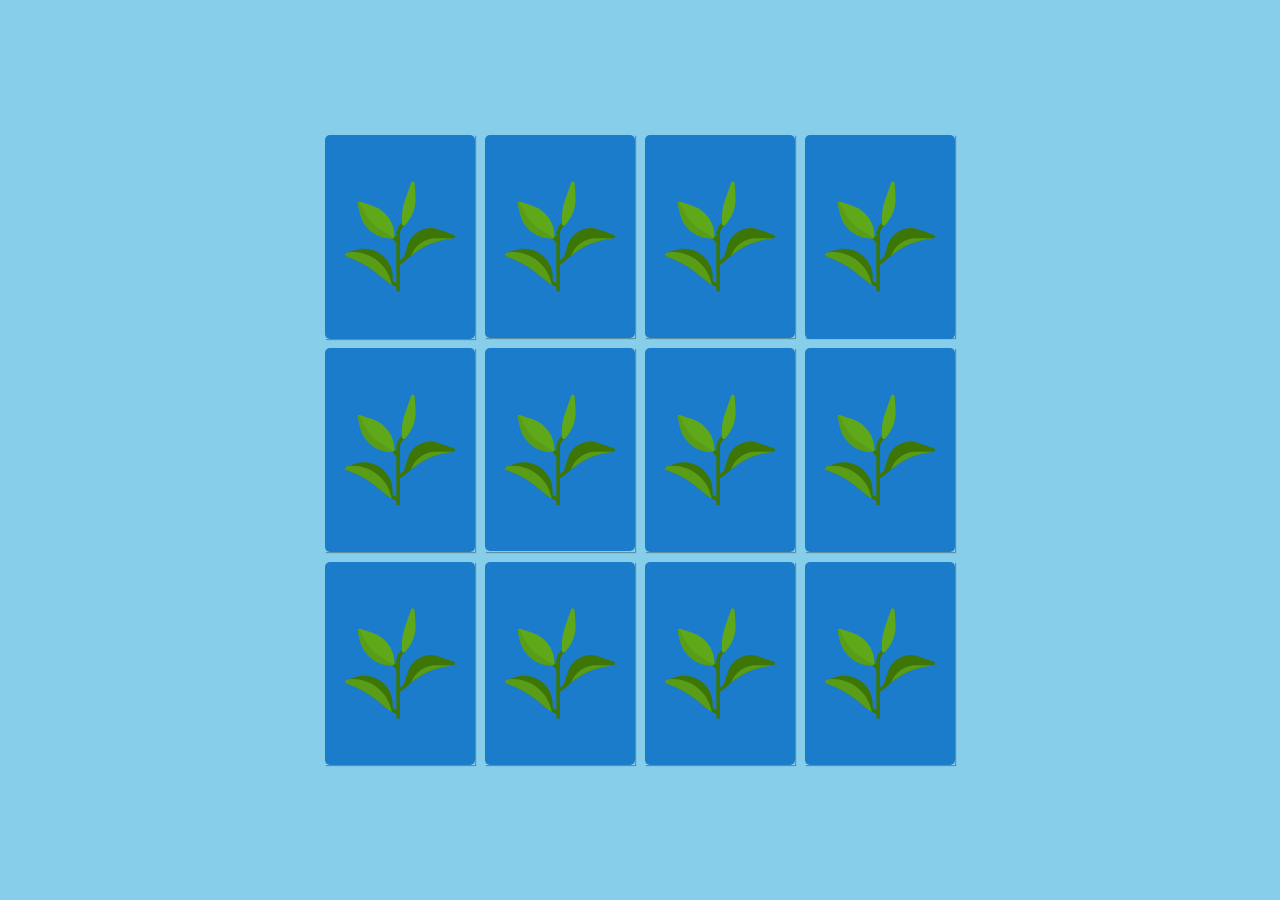
==== memory-game/index.html @ 3b1a43e0 "first upload" ====
<!DOCTYPE html>
<html>


<head>
    <title>Memory Game</title>
    <link rel='stylesheet' href='./styles.css'>
</head>

<body>
    <section class='memory-game'>
        <div class='memory-card' type='cherry-blossom'>
            <img class="front-face" src="./img/cherry-blossom.svg" />
            <img class="back-face" src="./img/green-tea.svg" />
        </div>
        <div class='memory-card blah' type='cherry-blossom'>
            <img class="front-face" src="./img/cherry-blossom.svg" />
            <img class="back-face" src="./img/green-tea.svg" />
        </div>
        <div class='memory-card' type='daisy'>
            <img class="front-face" src="./img/daisy.svg" />
            <img class="back-face" src="./img/green-tea.svg" />
        </div>
        <div class='memory-card' type='daisy'>
            <img class="front-face" src="./img/daisy.svg" />
            <img class="back-face" src="./img/green-tea.svg" />
        </div>
        <div class='memory-card' type='purple-daisy'>
            <img class="front-face" src="./img/purple-daisy.svg" />
            <img class="back-face" src="./img/green-tea.svg" />
        </div>
        <div class='memory-card' type='purple-daisy'>
            <img class="front-face" src="./img/purple-daisy.svg" />
            <img class="back-face" src="./img/green-tea.svg" />
        </div>
        <div class='memory-card' type='purple-sunflower'>
            <img class="front-face" src="./img/purple-sflower.svg" />
            <img class="back-face" src="./img/green-tea.svg" />
        </div>
        <div class='memory-card' type='purple-sunflower'>
            <img class="front-face" src="./img/purple-sflower.svg" />
            <img class="back-face" src="./img/green-tea.svg" />
        </div>
        <div class='memory-card' type='sunflower'>
            <img class="front-face" src="./img/sunflower.svg" />
            <img class="back-face" src="./img/green-tea.svg" />
        </div>
        <div class='memory-card' type='sunflower'>
            <img class="front-face" src="./img/sunflower.svg" />
            <img class="back-face" src="./img/green-tea.svg" />
        </div>
        <div class='memory-card' type='yellow-flower'>
            <img class="front-face" src="./img/yellow-flower.svg" />
            <img class="back-face" src="./img/green-tea.svg" />
        </div>
        <div class='memory-card' type='yellow-flower'>
            <img class="front-face" src="./img/yellow-flower.svg" />
            <img class="back-face" src="./img/green-tea.svg" />
        </div>

    </section>
    <script src='./scripts.js'></script>


</body>

</html>

<!-- <div>Icons made by <a href="https://www.flaticon.com/authors/freepik" title="Freepik">Freepik</a> from <a href="https://www.flaticon.com/" title="Flaticon">www.flaticon.com</a></div> -->
---- memory-game/styles.css ----
* {
    padding: 0;
    margin: 0;
    box-sizing: border-box;
  }
  
  body {
    height: 100vh;
    display: flex;
    background: skyblue;
  }
  
  .memory-game {
    width: 640px;
    height: 640px;
    margin: auto;
    display: flex;
    flex-wrap: wrap;
    perspective: 1000px;
  }
  
  .memory-card {
    width: calc(25% - 10px);
    height: calc(33.333% - 10px);
    margin: 5px;
    position: relative;
    transform: scale(1);
    transform-style: preserve-3d;
    transition: transform .5s;
    box-shadow: 1px 1px 1px rgba(0,0,0,.3);
  }
  
  .memory-card:active {
    transform: scale(0.97);
    transition: transform .2s;
  }
  
  .memory-card.flip {
    transform: rotateY(180deg);
  }
  
  .front-face,
  .back-face {
    width: 100%;
    height: 100%;
    padding: 20px;
    position: absolute;
    border-radius: 5px;
    background: #1C7CCC;
    backface-visibility: hidden;
  }
  
  .front-face {
    transform: rotateY(180deg);
  }
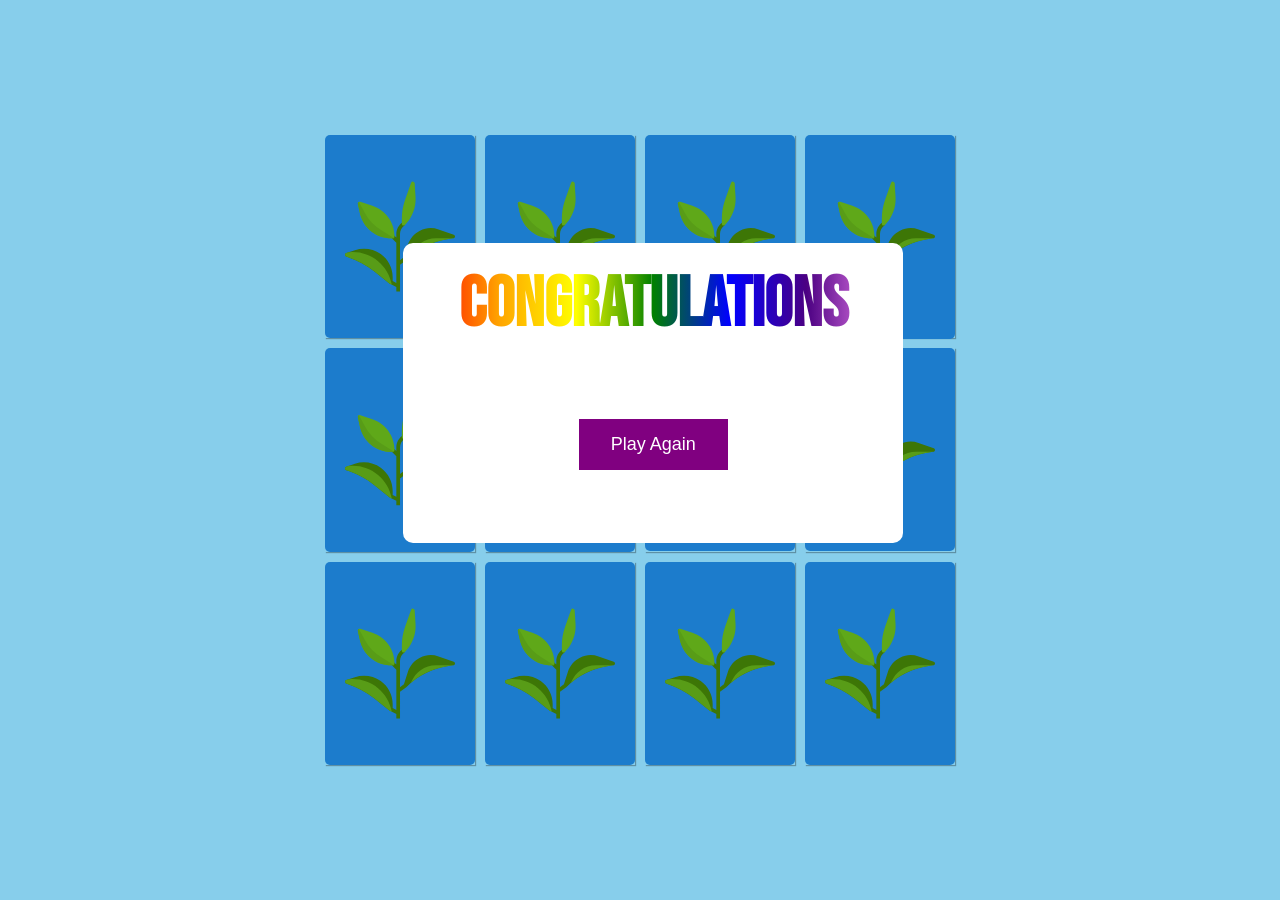
==== commit ae78424f: "adding animations" ====
--- a/memory-game/index.html
+++ b/memory-game/index.html
@@ -8,6 +8,7 @@
 </head>
 
 <body>
+
     <section class='memory-game'>
         <div class='memory-card' type='cherry-blossom'>
             <img class="front-face" src="./img/cherry-blossom.svg" />
@@ -59,6 +60,13 @@
         </div>
 
     </section>
+
+    <div id='popup' class='hide'>
+        <h3>Congratulations</h3>
+        <br>
+        <br>
+        <button onclick='startGame()'>Play Again</button>
+    </div>
     <script src='./scripts.js'></script>
 
 
--- a/memory-game/styles.css
+++ b/memory-game/styles.css
@@ -1,3 +1,6 @@
+@import url('https://fonts.googleapis.com/css?family=Bebas+Neue&display=swap');
+
+
 * {
     padding: 0;
     margin: 0;
@@ -52,4 +55,52 @@
   
   .front-face {
     transform: rotateY(180deg);
+  }
+
+  /* .hide {
+    display: none;
+  } */
+
+  #popup {
+    width: 500px;
+    height: 300px;
+    background-color: white;
+    position: fixed;
+    border-radius: 10px;
+    padding: 20px;
+    top: 27%;
+    left: 31.5%;
+    font-size: 30px;
+    text-align: center;
+    font-family: 'Bebas Neue', cursive;
+  }
+
+  #popup button {
+    background-color: purple;
+    border: none;
+    color: white;
+    padding: 15px 32px;
+    text-align: center;
+    text-decoration: none;
+    display: inline-block;
+    font-size: 18px;
+  }
+
+  #popup h3 {
+    background-image: linear-gradient(to left, violet, indigo, blue, green, yellow, orange, red);
+    -webkit-background-clip: text;
+    -webkit-text-fill-color: transparent;
+    animation-name: pulsate;
+    animation-iteration-count: infinite;
+    animation-duration: 5000ms;
+    font-size: 70px;
+    margin-bottom: 0px;
+  }
+
+  @keyframes pulsate {
+    0% { font-size: 70px; }
+    25% { font-size: 80px;  }
+    50% { font-size: 70px;  }
+    75% { font-size: 80px;  }
+    100% { font-size: 70px;  }
   }
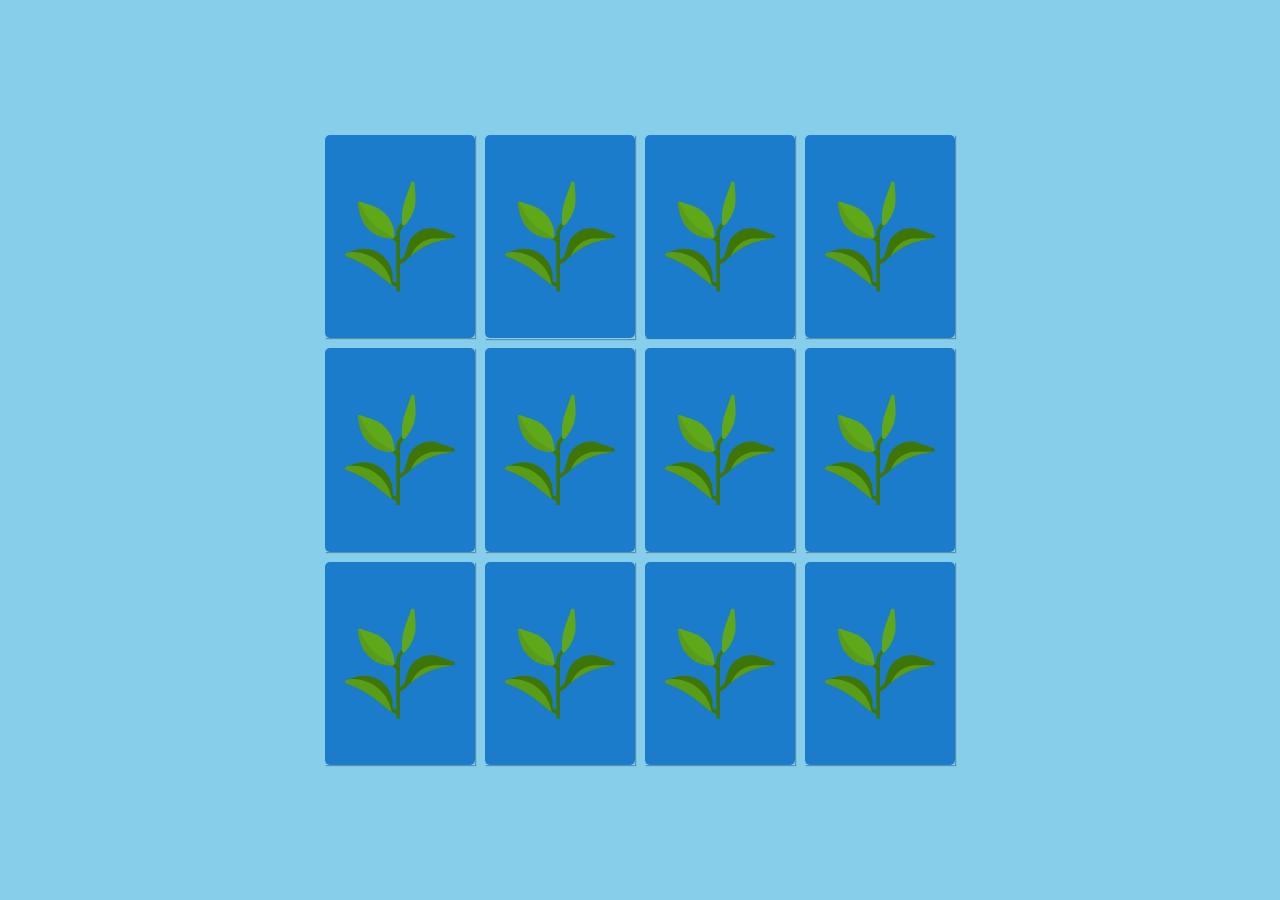
==== commit 460d43fb: "adding animations" ====
--- a/memory-game/index.html
+++ b/memory-game/index.html
@@ -64,6 +64,7 @@
     <div id='popup' class='hide'>
         <h3>Congratulations</h3>
         <br>
+        <p id='name'>Player</p>
         <br>
         <button onclick='startGame()'>Play Again</button>
     </div>
--- a/memory-game/styles.css
+++ b/memory-game/styles.css
@@ -57,9 +57,9 @@
     transform: rotateY(180deg);
   }
 
-  /* .hide {
+  .hide {
     display: none;
-  } */
+  }
 
   #popup {
     width: 500px;
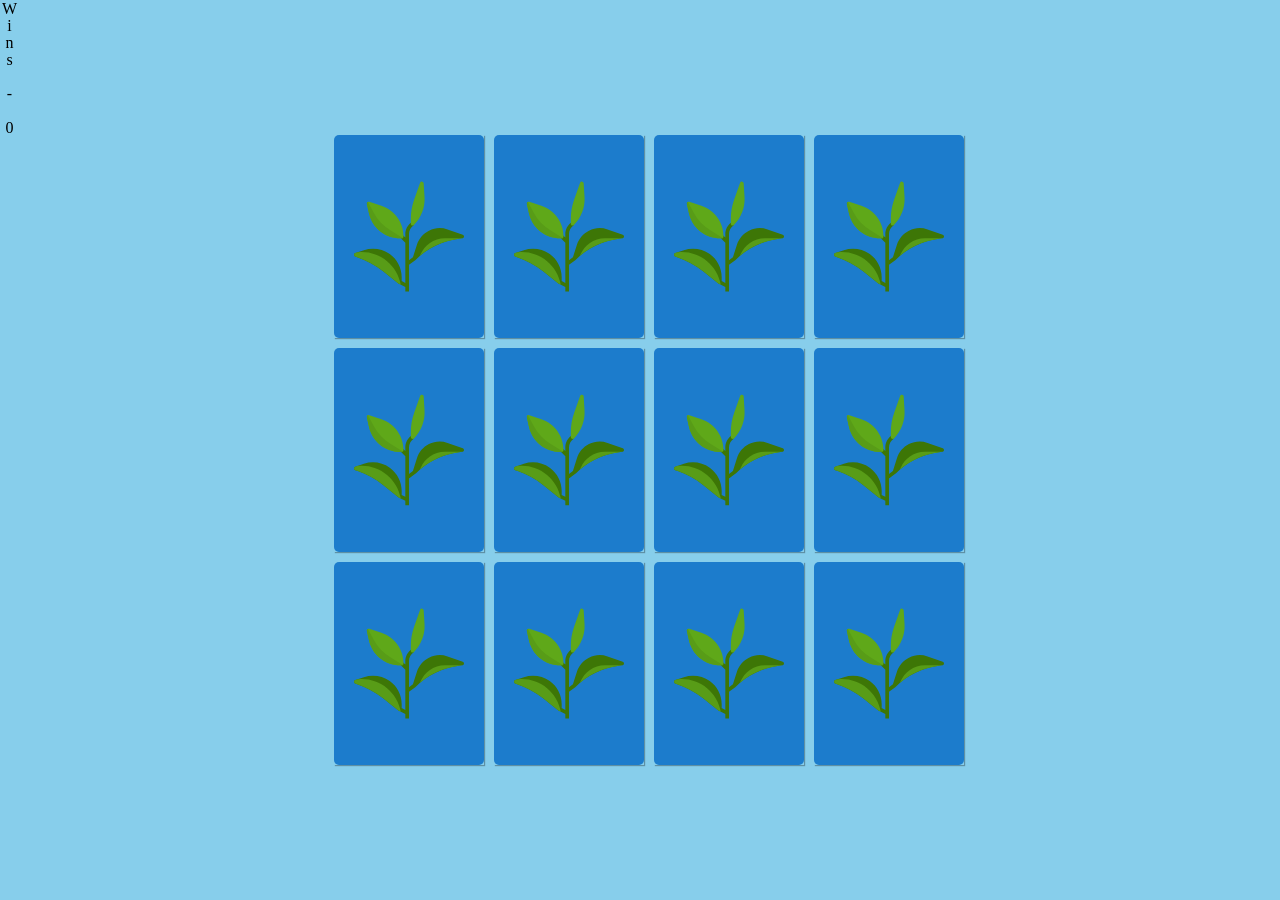
==== commit 24c4412f: "adding local storage stuff" ====
--- a/memory-game/index.html
+++ b/memory-game/index.html
@@ -8,7 +8,7 @@
 </head>
 
 <body>
-
+    <p class='wins-p'>Wins - <span id='wins'>0</span></p>
     <section class='memory-game'>
         <div class='memory-card' type='cherry-blossom'>
             <img class="front-face" src="./img/cherry-blossom.svg" />
--- a/memory-game/styles.css
+++ b/memory-game/styles.css
@@ -103,4 +103,9 @@
     50% { font-size: 70px;  }
     75% { font-size: 80px;  }
     100% { font-size: 70px;  }
+  }
+
+  .wins-p {
+    writing-mode: vertical-rl;
+text-orientation: upright;
   }
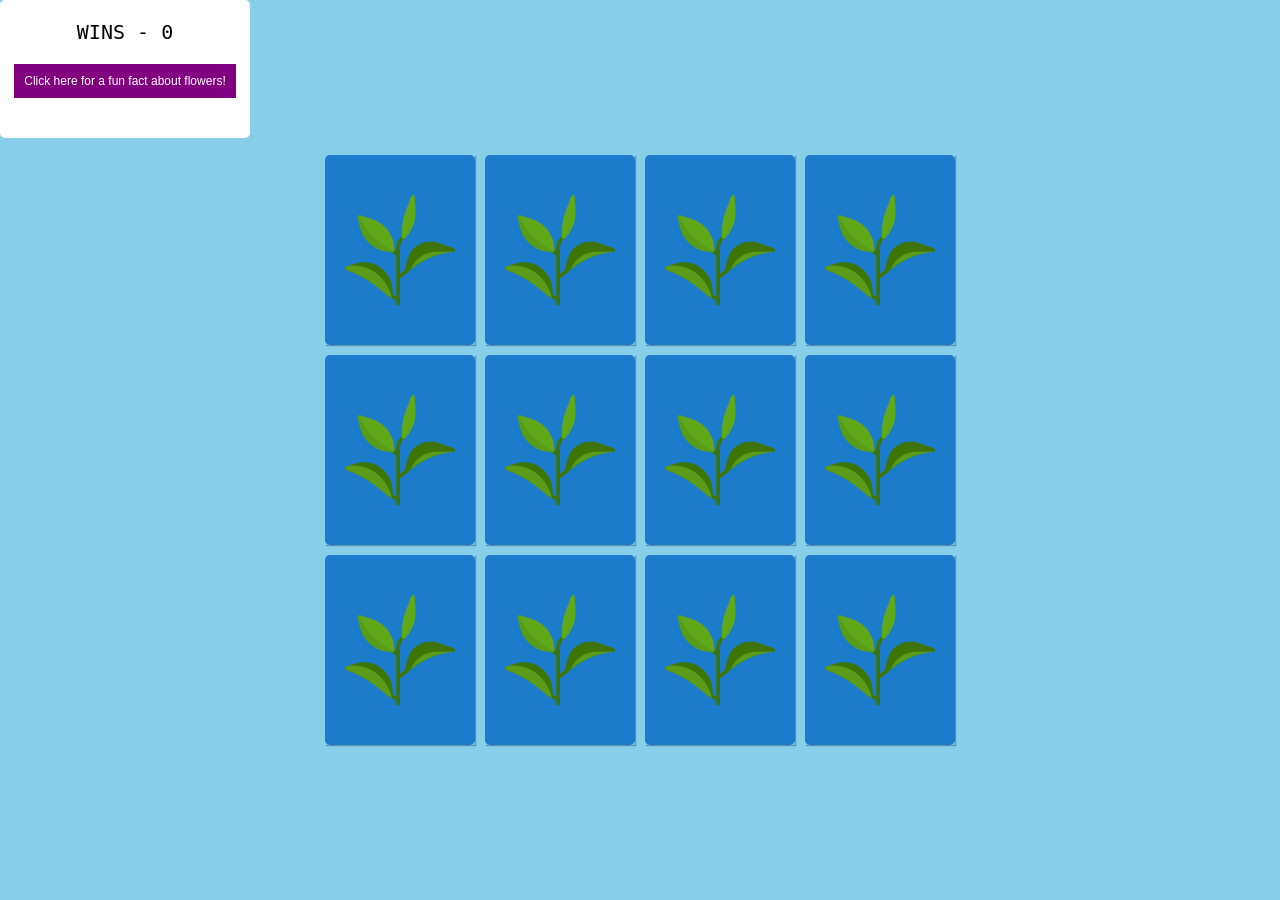
==== commit b7e579b3: "finishing touches" ====
--- a/memory-game/index.html
+++ b/memory-game/index.html
@@ -8,7 +8,11 @@
 </head>
 
 <body>
-    <p class='wins-p'>Wins - <span id='wins'>0</span></p>
+    <div class='wins-container'>
+        <p class='wins-p'>WINS - <span id='wins'></span></p>
+        <button onclick='loadFact()'>Click here for a fun fact about flowers!</button>
+        <p id='fact'></p>
+    </div>
     <section class='memory-game'>
         <div class='memory-card' type='cherry-blossom'>
             <img class="front-face" src="./img/cherry-blossom.svg" />
@@ -75,4 +79,5 @@
 
 </html>
 
-<!-- <div>Icons made by <a href="https://www.flaticon.com/authors/freepik" title="Freepik">Freepik</a> from <a href="https://www.flaticon.com/" title="Flaticon">www.flaticon.com</a></div> -->+<!-- <div>Icons made by <a href="https://www.flaticon.com/authors/freepik" title="Freepik">Freepik</a> from <a href="https://www.flaticon.com/" title="Flaticon">www.flaticon.com</a></div> -->
+<!-- <div>Flower facts taken from <a href='https://www.avasflowers.net/facts-about-flowers-for-kids'></a></div> -->
--- a/memory-game/styles.css
+++ b/memory-game/styles.css
@@ -15,7 +15,7 @@
   
   .memory-game {
     width: 640px;
-    height: 640px;
+    height: 600px;
     margin: auto;
     display: flex;
     flex-wrap: wrap;
@@ -105,7 +105,34 @@
     100% { font-size: 70px;  }
   }
 
+  .wins-container {
+    position:fixed;
+    background-color: white;
+    border-radius: 5px;
+    width:250px;
+    text-align: center;
+    font-family: "Trebuchet MS", Helvetica, sans-serif;
+  }
+
   .wins-p {
-    writing-mode: vertical-rl;
-text-orientation: upright;
+    text-align: center;
+    padding: 20px;
+    font-size: 20px;
+    font-family: monospace;
+  }
+
+  .wins-container button {
+    background-color: purple;
+    border: none;
+    color: white;
+    padding: 10px;
+    text-align: center;
+    text-decoration: none;
+    font-size: 12px;
+    font-family: "Trebuchet MS", Helvetica, sans-serif
+  }
+
+  #fact {
+    margin: 10px;
+    padding: 10px;
   }
